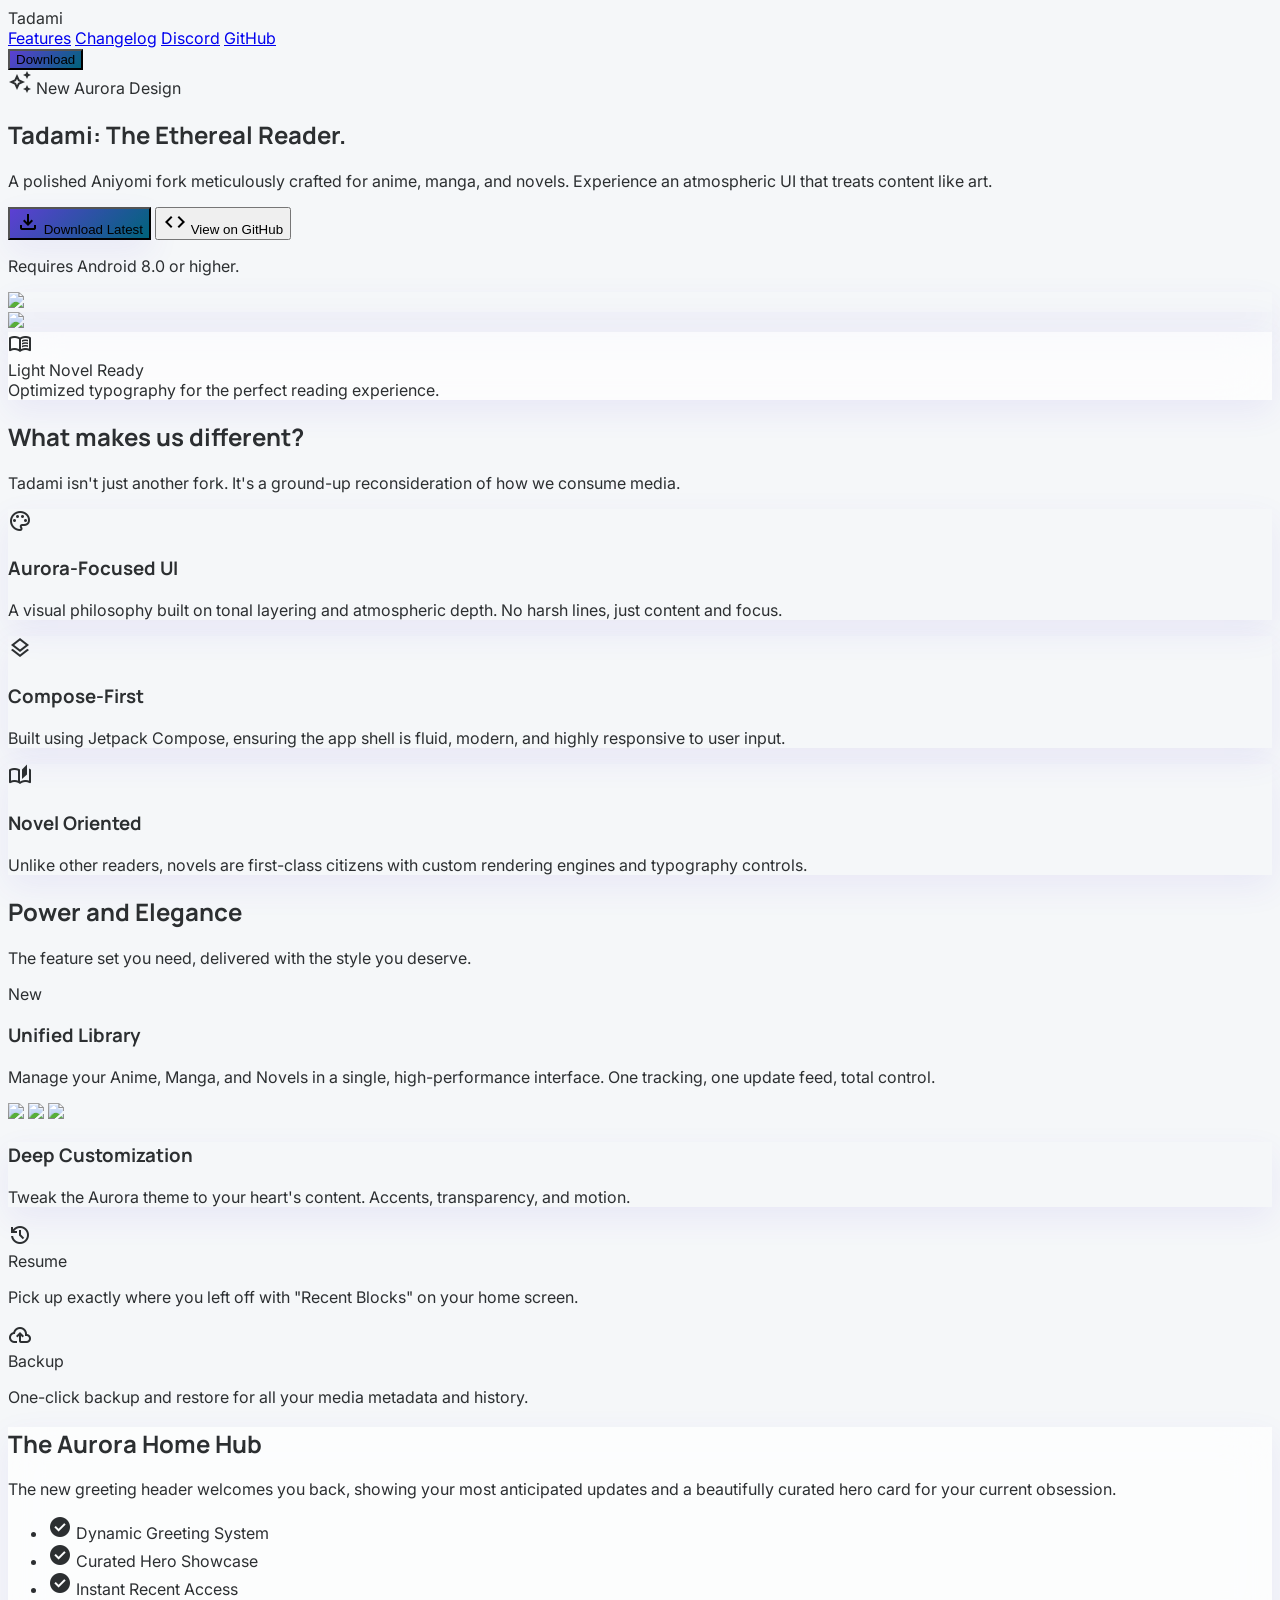
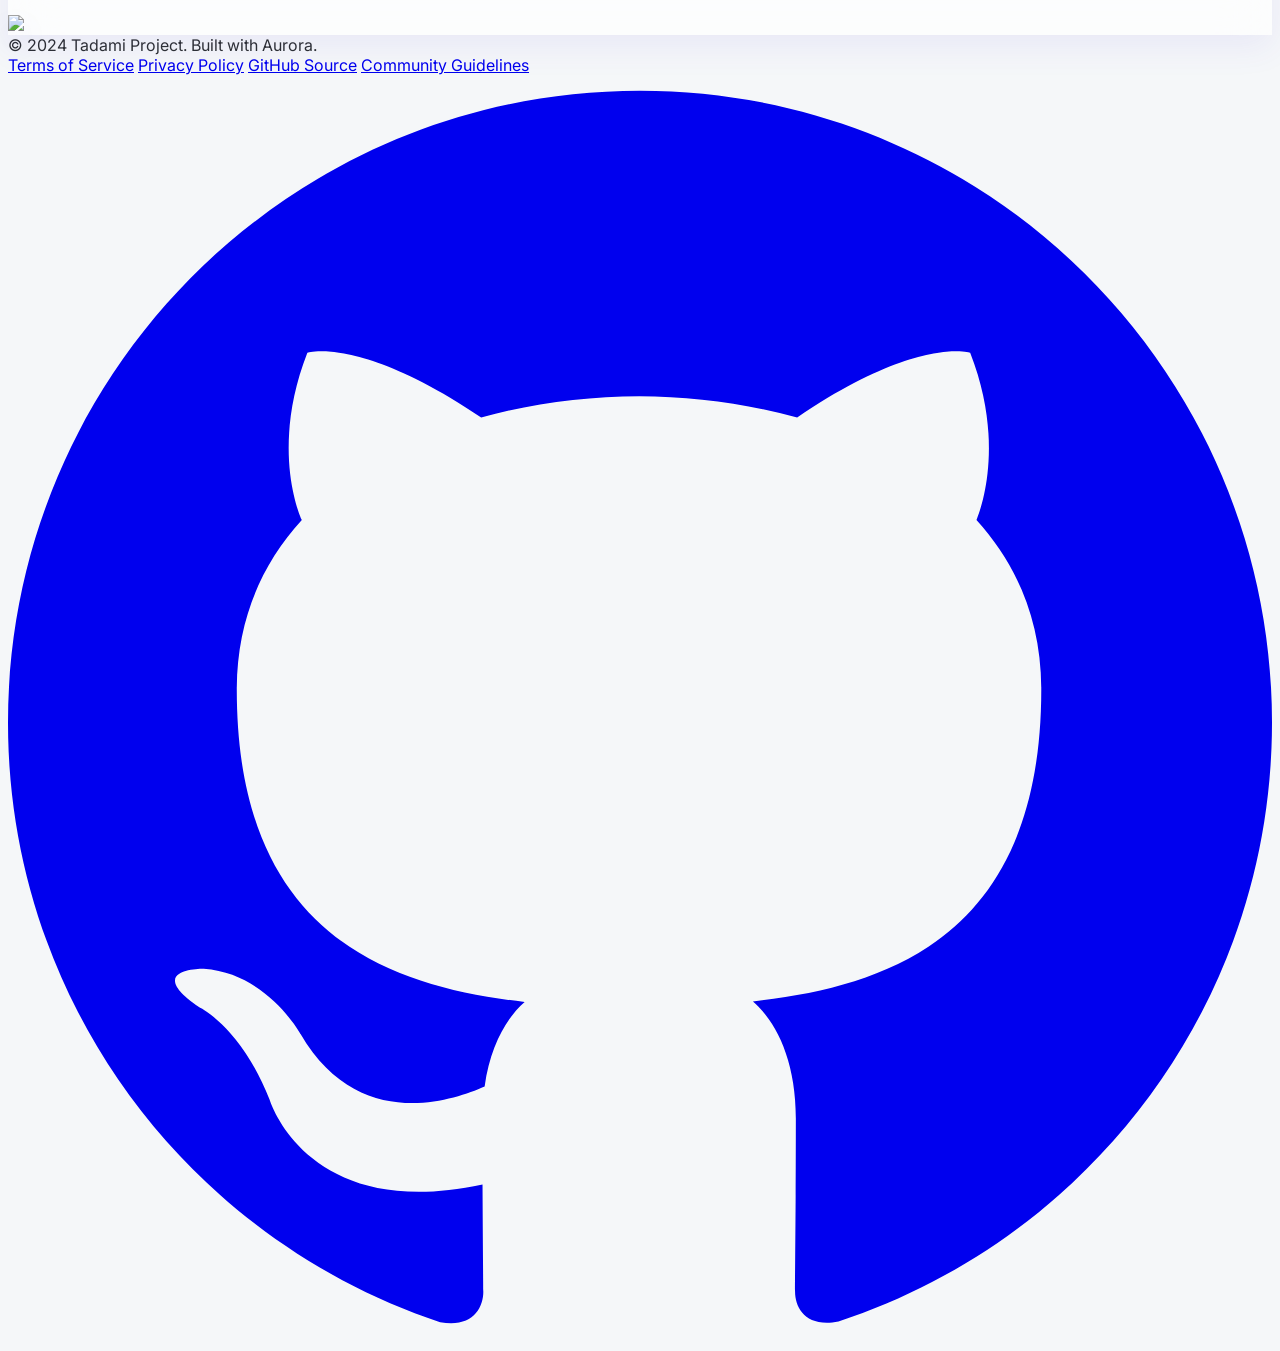
==== index.html @ 89522423 "Add files via upload" ====
<!DOCTYPE html>

<html class="light" lang="en"><head>
<meta charset="utf-8"/>
<meta content="width=device-width, initial-scale=1.0" name="viewport"/>
<title>Tadami - A Polished Media Reader</title>
<script src="https://cdn.tailwindcss.com?plugins=forms,container-queries"></script>
<link href="https://fonts.googleapis.com/css2?family=Manrope:wght@400;500;700;800&amp;family=Inter:wght@400;500;600&amp;display=swap" rel="stylesheet"/>
<link href="https://fonts.googleapis.com/css2?family=Material+Symbols+Outlined:wght,FILL@100..700,0..1&amp;display=swap" rel="stylesheet"/>
<link href="https://fonts.googleapis.com/css2?family=Material+Symbols+Outlined:wght,FILL@100..700,0..1&amp;display=swap" rel="stylesheet"/>
<style>
        .material-symbols-outlined {
            font-variation-settings: 'FILL' 0, 'wght' 400, 'GRAD' 0, 'opsz' 24;
        }
        .glass-card {
            background: rgba(255, 255, 255, 0.7);
            backdrop-filter: blur(24px);
            -webkit-backdrop-filter: blur(24px);
        }
        .aurora-gradient {
            background: linear-gradient(135deg, #5d3fd3 0%, #00647b 100%);
        }
        .ambient-shadow {
            box-shadow: 0px 12px 32px rgba(93, 63, 211, 0.08);
        }
        body {
            font-family: 'Inter', sans-serif;
            background-color: #f5f7f9;
            color: #2c2f31;
        }
        h1, h2, h3 {
            font-family: 'Manrope', sans-serif;
        }
    </style>
<script id="tailwind-config">
      tailwind.config = {
        darkMode: "class",
        theme: {
          extend: {
            "colors": {
                    "surface-tint": "#5d3fd3",
                    "on-surface": "#2c2f31",
                    "on-background": "#2c2f31",
                    "surface": "#f5f7f9",
                    "on-primary-fixed": "#000000",
                    "surface-container": "#e5e9eb",
                    "inverse-surface": "#0b0f10",
                    "primary": "#5d3fd3",
                    "on-tertiary-container": "#4a0080",
                    "inverse-on-surface": "#9a9d9f",
                    "on-error-container": "#510017",
                    "tertiary": "#8126cf",
                    "on-secondary": "#e1f6ff",
                    "tertiary-dim": "#740ec2",
                    "primary-fixed": "#a391ff",
                    "secondary": "#00647b",
                    "surface-bright": "#f5f7f9",
                    "secondary-fixed-dim": "#30d4ff",
                    "surface-container-low": "#eef1f3",
                    "error-dim": "#a70138",
                    "on-tertiary-fixed-variant": "#560094",
                    "on-error": "#ffefef",
                    "outline": "#747779",
                    "tertiary-container": "#ce9bff",
                    "primary-dim": "#5130c6",
                    "on-primary-fixed-variant": "#2c008f",
                    "secondary-fixed": "#7edeff",
                    "on-tertiary": "#fbefff",
                    "on-secondary-container": "#004e61",
                    "outline-variant": "#abadaf",
                    "surface-container-highest": "#d9dde0",
                    "surface-container-lowest": "#ffffff",
                    "error-container": "#f74b6d",
                    "on-surface-variant": "#595c5e",
                    "surface-container-high": "#dfe3e6",
                    "background": "#f5f7f9",
                    "on-secondary-fixed-variant": "#00586d",
                    "tertiary-fixed-dim": "#c488ff",
                    "surface-dim": "#d0d5d8",
                    "secondary-container": "#7edeff",
                    "on-secondary-fixed": "#003a48",
                    "error": "#b41340",
                    "tertiary-fixed": "#ce9bff",
                    "surface-variant": "#d9dde0",
                    "on-primary": "#f6f0ff",
                    "on-primary-container": "#230076",
                    "on-tertiary-fixed": "#270048",
                    "inverse-primary": "#937dff",
                    "primary-container": "#a391ff",
                    "primary-fixed-dim": "#9680ff",
                    "secondary-dim": "#00576b"
            },
            "borderRadius": {
                    "DEFAULT": "0.25rem",
                    "lg": "0.5rem",
                    "xl": "0.75rem",
                    "full": "9999px"
            }
          },
        }
      }
    </script>
</head>
<body class="bg-surface text-on-surface">
<!-- TopNavBar -->
<nav class="bg-slate-50/80 backdrop-blur-xl docked full-width top-0 sticky z-50 shadow-sm transition-all duration-300">
<div class="flex justify-between items-center max-w-7xl mx-auto px-6 h-16">
<div class="text-2xl font-black tracking-tighter text-indigo-600">Tadami</div>
<div class="hidden md:flex gap-8 items-center">
<a class="text-indigo-600 font-bold border-b-2 border-indigo-500 font-['Manrope'] text-sm tracking-tight transition-all duration-300" href="#">Features</a>
<a class="text-slate-600 hover:text-indigo-500 font-['Manrope'] text-sm tracking-tight transition-all duration-300" href="#">Changelog</a>
<a class="text-slate-600 hover:text-indigo-500 font-['Manrope'] text-sm tracking-tight transition-all duration-300" href="#">Discord</a>
<a class="text-slate-600 hover:text-indigo-500 font-['Manrope'] text-sm tracking-tight transition-all duration-300" href="#">GitHub</a>
</div>
<div class="flex items-center">
<button class="bg-primary text-on-primary px-6 py-2 rounded-full font-['Inter'] text-sm font-bold scale-95 active:scale-90 transition-transform aurora-gradient">
                    Download
                </button>
</div>
</div>
</nav>
<main>
<!-- Hero Section -->
<section class="relative overflow-hidden pt-20 pb-32 px-6">
<div class="absolute inset-0 z-0">
<div class="absolute top-0 left-1/4 w-96 h-96 bg-primary/10 rounded-full blur-[100px]"></div>
<div class="absolute bottom-0 right-1/4 w-96 h-96 bg-secondary/10 rounded-full blur-[100px]"></div>
</div>
<div class="max-w-7xl mx-auto relative z-10 grid grid-cols-1 lg:grid-cols-2 gap-16 items-center">
<div class="space-y-8">
<div class="inline-flex items-center gap-2 px-3 py-1 bg-primary-container/10 text-primary rounded-full text-xs font-bold tracking-widest uppercase">
<span class="material-symbols-outlined text-[14px]">auto_awesome</span>
                        New Aurora Design
                    </div>
<h1 class="text-6xl md:text-7xl font-extrabold tracking-tighter text-on-surface leading-tight">
                        Tadami: The <span class="text-primary">Ethereal</span> Reader.
                    </h1>
<p class="text-xl text-on-surface-variant max-w-lg leading-relaxed">
                        A polished Aniyomi fork meticulously crafted for anime, manga, and novels. Experience an atmospheric UI that treats content like art.
                    </p>
<div class="flex flex-wrap gap-4">
<button class="bg-primary text-on-primary px-8 py-4 rounded-full text-lg font-bold aurora-gradient ambient-shadow flex items-center gap-2 hover:opacity-90 transition-all">
<span class="material-symbols-outlined">download</span>
                            Download Latest
                        </button>
<button class="bg-surface-container-high text-primary px-8 py-4 rounded-full text-lg font-bold flex items-center gap-2 hover:bg-surface-container-highest transition-all">
<span class="material-symbols-outlined">code</span>
                            View on GitHub
                        </button>
</div>
<p class="text-sm text-on-surface-variant/70 italic">Requires Android 8.0 or higher.</p>
</div>
<div class="relative">
<!-- Aurora Stacked Hero Layout -->
<div class="relative w-full aspect-[4/3]">
<div class="absolute top-0 right-0 w-4/5 h-4/5 rounded-xl overflow-hidden ambient-shadow rotate-3 transform translate-x-4">
<img class="w-full h-full object-cover" data-alt="Screenshot of a sleek anime reader interface showing a vibrant library of colorful series covers with glassmorphism effects" src="https://lh3.googleusercontent.com/aida-public/[base64]"/>
</div>
<div class="absolute bottom-0 left-0 w-4/5 h-4/5 rounded-xl overflow-hidden ambient-shadow -rotate-2 transform -translate-x-4">
<img class="w-full h-full object-cover" data-alt="Mobile application screen showing a vertical scrolling list of manga chapters with soft purple backgrounds and clean typography" src="https://lh3.googleusercontent.com/aida-public/[base64]"/>
</div>
<div class="absolute top-1/2 left-1/2 -translate-x-1/2 -translate-y-1/2 w-3/5 h-4/5 glass-card rounded-2xl border border-white/20 p-4 ambient-shadow">
<div class="w-full h-full rounded-lg bg-surface-container-low flex flex-col items-center justify-center text-center p-6 gap-4">
<span class="material-symbols-outlined text-primary text-5xl">menu_book</span>
<div class="font-headline font-bold text-lg">Light Novel Ready</div>
<div class="text-xs text-on-surface-variant">Optimized typography for the perfect reading experience.</div>
</div>
</div>
</div>
</div>
</div>
</section>
<!-- What is Different Section -->
<section class="py-24 bg-surface-container-low">
<div class="max-w-7xl mx-auto px-6">
<div class="text-center mb-16">
<h2 class="text-4xl font-bold tracking-tight mb-4">What makes us different?</h2>
<p class="text-on-surface-variant max-w-2xl mx-auto">Tadami isn't just another fork. It's a ground-up reconsideration of how we consume media.</p>
</div>
<div class="grid grid-cols-1 md:grid-cols-3 gap-8">
<!-- Feature Card 1 -->
<div class="bg-surface-container-lowest p-8 rounded-xl ambient-shadow space-y-4">
<div class="w-12 h-12 bg-primary/10 rounded-full flex items-center justify-center text-primary">
<span class="material-symbols-outlined">palette</span>
</div>
<h3 class="text-xl font-bold">Aurora-Focused UI</h3>
<p class="text-sm text-on-surface-variant leading-relaxed">A visual philosophy built on tonal layering and atmospheric depth. No harsh lines, just content and focus.</p>
</div>
<!-- Feature Card 2 -->
<div class="bg-surface-container-lowest p-8 rounded-xl ambient-shadow space-y-4">
<div class="w-12 h-12 bg-secondary/10 rounded-full flex items-center justify-center text-secondary">
<span class="material-symbols-outlined">layers</span>
</div>
<h3 class="text-xl font-bold">Compose-First</h3>
<p class="text-sm text-on-surface-variant leading-relaxed">Built using Jetpack Compose, ensuring the app shell is fluid, modern, and highly responsive to user input.</p>
</div>
<!-- Feature Card 3 -->
<div class="bg-surface-container-lowest p-8 rounded-xl ambient-shadow space-y-4">
<div class="w-12 h-12 bg-tertiary/10 rounded-full flex items-center justify-center text-tertiary">
<span class="material-symbols-outlined">auto_stories</span>
</div>
<h3 class="text-xl font-bold">Novel Oriented</h3>
<p class="text-sm text-on-surface-variant leading-relaxed">Unlike other readers, novels are first-class citizens with custom rendering engines and typography controls.</p>
</div>
</div>
</div>
</section>
<!-- Features Bento Grid -->
<section class="py-24 px-6 bg-surface">
<div class="max-w-7xl mx-auto">
<div class="mb-16">
<h2 class="text-4xl font-bold tracking-tight mb-2">Power and Elegance</h2>
<p class="text-on-surface-variant">The feature set you need, delivered with the style you deserve.</p>
</div>
<div class="grid grid-cols-1 md:grid-cols-4 md:grid-rows-2 gap-4 h-full">
<!-- Big Bento Item: Universal Library -->
<div class="md:col-span-2 md:row-span-2 bg-surface-container-low rounded-xl p-8 flex flex-col justify-between overflow-hidden relative group">
<div class="relative z-10">
<div class="flex gap-2 mb-4">
<span class="bg-tertiary text-on-tertiary px-3 py-1 rounded-full text-[10px] font-bold uppercase tracking-widest">New</span>
</div>
<h3 class="text-3xl font-bold mb-4">Unified Library</h3>
<p class="text-on-surface-variant max-w-xs mb-8">Manage your Anime, Manga, and Novels in a single, high-performance interface. One tracking, one update feed, total control.</p>
</div>
<div class="mt-auto relative z-10">
<div class="flex -space-x-4 overflow-hidden">
<img class="inline-block h-16 w-16 rounded-lg ring-4 ring-surface-container-low object-cover" data-alt="Portrait illustration of an anime character with vibrant hair and expressive eyes in a professional artistic style" src="https://lh3.googleusercontent.com/aida-public/[base64]"/>
<img class="inline-block h-16 w-16 rounded-lg ring-4 ring-surface-container-low object-cover" data-alt="Cover of a classic book with gold foil lettering on a dark blue linen texture background" src="https://lh3.googleusercontent.com/aida-public/[base64]"/>
<img class="inline-block h-16 w-16 rounded-lg ring-4 ring-surface-container-low object-cover" data-alt="Stylized black and white manga panel featuring dynamic action lines and a character in motion" src="https://lh3.googleusercontent.com/aida-public/[base64]"/>
</div>
</div>
<!-- Background decoration -->
<div class="absolute -bottom-10 -right-10 w-64 h-64 bg-primary/5 rounded-full blur-3xl group-hover:bg-primary/10 transition-all duration-500"></div>
</div>
<!-- Medium Bento: Customization -->
<div class="md:col-span-2 bg-surface-container-lowest rounded-xl p-8 ambient-shadow flex items-center justify-between overflow-hidden">
<div class="space-y-2">
<h3 class="text-xl font-bold">Deep Customization</h3>
<p class="text-sm text-on-surface-variant">Tweak the Aurora theme to your heart's content. Accents, transparency, and motion.</p>
</div>
<div class="flex flex-col gap-2">
<div class="w-12 h-6 bg-primary rounded-full relative">
<div class="absolute right-1 top-1 w-4 h-4 bg-white rounded-full"></div>
</div>
<div class="w-12 h-6 bg-outline-variant/30 rounded-full relative">
<div class="absolute left-1 top-1 w-4 h-4 bg-white rounded-full"></div>
</div>
</div>
</div>
<!-- Small Bento: Recent Blocks -->
<div class="bg-surface-container-low rounded-xl p-6 flex flex-col justify-center gap-4">
<div class="flex items-center gap-3">
<div class="w-10 h-10 bg-secondary/10 rounded-lg flex items-center justify-center text-secondary">
<span class="material-symbols-outlined">history</span>
</div>
<span class="font-bold">Resume</span>
</div>
<p class="text-xs text-on-surface-variant">Pick up exactly where you left off with "Recent Blocks" on your home screen.</p>
</div>
<!-- Small Bento: Backup -->
<div class="bg-surface-container-low rounded-xl p-6 flex flex-col justify-center gap-4">
<div class="flex items-center gap-3">
<div class="w-10 h-10 bg-tertiary/10 rounded-lg flex items-center justify-center text-tertiary">
<span class="material-symbols-outlined">cloud_upload</span>
</div>
<span class="font-bold">Backup</span>
</div>
<p class="text-xs text-on-surface-variant">One-click backup and restore for all your media metadata and history.</p>
</div>
</div>
</div>
</section>
<!-- Visual Showcase / App Screenshot -->
<section class="py-24 overflow-hidden">
<div class="max-w-7xl mx-auto px-6">
<div class="glass-card rounded-[2rem] p-12 border border-white/40 ambient-shadow relative overflow-hidden">
<div class="relative z-10 flex flex-col lg:flex-row items-center gap-12">
<div class="lg:w-1/2 space-y-6">
<h2 class="text-5xl font-extrabold tracking-tight">The <span class="text-primary">Aurora Home</span> Hub</h2>
<p class="text-lg text-on-surface-variant">The new greeting header welcomes you back, showing your most anticipated updates and a beautifully curated hero card for your current obsession.</p>
<ul class="space-y-4">
<li class="flex items-center gap-3">
<span class="material-symbols-outlined text-secondary" style="font-variation-settings: 'FILL' 1;">check_circle</span>
<span class="font-medium">Dynamic Greeting System</span>
</li>
<li class="flex items-center gap-3">
<span class="material-symbols-outlined text-secondary" style="font-variation-settings: 'FILL' 1;">check_circle</span>
<span class="font-medium">Curated Hero Showcase</span>
</li>
<li class="flex items-center gap-3">
<span class="material-symbols-outlined text-secondary" style="font-variation-settings: 'FILL' 1;">check_circle</span>
<span class="font-medium">Instant Recent Access</span>
</li>
</ul>
</div>
<div class="lg:w-1/2">
<img class="w-full rounded-2xl ambient-shadow" data-alt="High-tech modern user interface dashboard on a tablet showing smooth gradients, rounded icons, and minimalist layout" src="https://lh3.googleusercontent.com/aida-public/[base64]"/>
</div>
</div>
<!-- Background aurora-like element -->
<div class="absolute -top-1/2 -left-1/4 w-[150%] h-[150%] aurora-gradient opacity-5 -z-0 rotate-12"></div>
</div>
</div>
</section>
</main>
<!-- Footer -->
<footer class="bg-slate-50 full-width py-12 tonal-shift-bg-surface-container-low">
<div class="flex flex-col md:flex-row justify-between items-center max-w-7xl mx-auto px-8 gap-6">
<div class="font-['Inter'] text-xs font-medium uppercase tracking-widest text-slate-500">
                © 2024 Tadami Project. Built with Aurora.
            </div>
<div class="flex flex-wrap justify-center gap-8">
<a class="font-['Inter'] text-xs font-medium uppercase tracking-widest text-slate-500 hover:text-indigo-400 transition-colors" href="#">Terms of Service</a>
<a class="font-['Inter'] text-xs font-medium uppercase tracking-widest text-slate-500 hover:text-indigo-400 transition-colors" href="#">Privacy Policy</a>
<a class="font-['Inter'] text-xs font-medium uppercase tracking-widest text-slate-500 hover:text-indigo-400 transition-colors" href="#">GitHub Source</a>
<a class="font-['Inter'] text-xs font-medium uppercase tracking-widest text-slate-500 hover:text-indigo-400 transition-colors" href="#">Community Guidelines</a>
</div>
<div class="flex items-center gap-4">
<a class="text-slate-400 hover:text-indigo-500 transition-colors" href="#">
<svg class="w-6 h-6" fill="currentColor" viewbox="0 0 24 24"><path d="M12 .297c-6.63 0-12 5.373-12 12 0 5.303 3.438 9.8 8.205 11.385.6.113.82-.258.82-.577 0-.285-.01-1.04-.015-2.04-3.338.724-4.042-1.61-4.042-1.61C4.422 18.07 3.633 17.7 3.633 17.7c-1.087-.744.084-.729.084-.729 1.205.084 1.838 1.236 1.838 1.236 1.07 1.835 2.809 1.305 3.495.998.108-.776.417-1.305.76-1.605-2.665-.3-5.466-1.332-5.466-5.93 0-1.31.465-2.38 1.235-3.22-.135-.303-.54-1.523.105-3.176 0 0 1.005-.322 3.3 1.23.96-.267 1.98-.399 3-.405 1.02.006 2.04.138 3 .405 2.28-1.552 3.285-1.23 3.285-1.23.645 1.653.24 2.873.12 3.176.765.84 1.23 1.91 1.23 3.22 0 4.61-2.805 5.625-5.475 5.92.43.372.815 1.102.815 2.222 0 1.606-.015 2.896-.015 3.286 0 .315.21.69.825.57C20.565 22.092 24 17.592 24 12.297c0-6.627-5.373-12-12-12"></path></svg>
</a>
</div>
</div>
</footer>
</body></html>
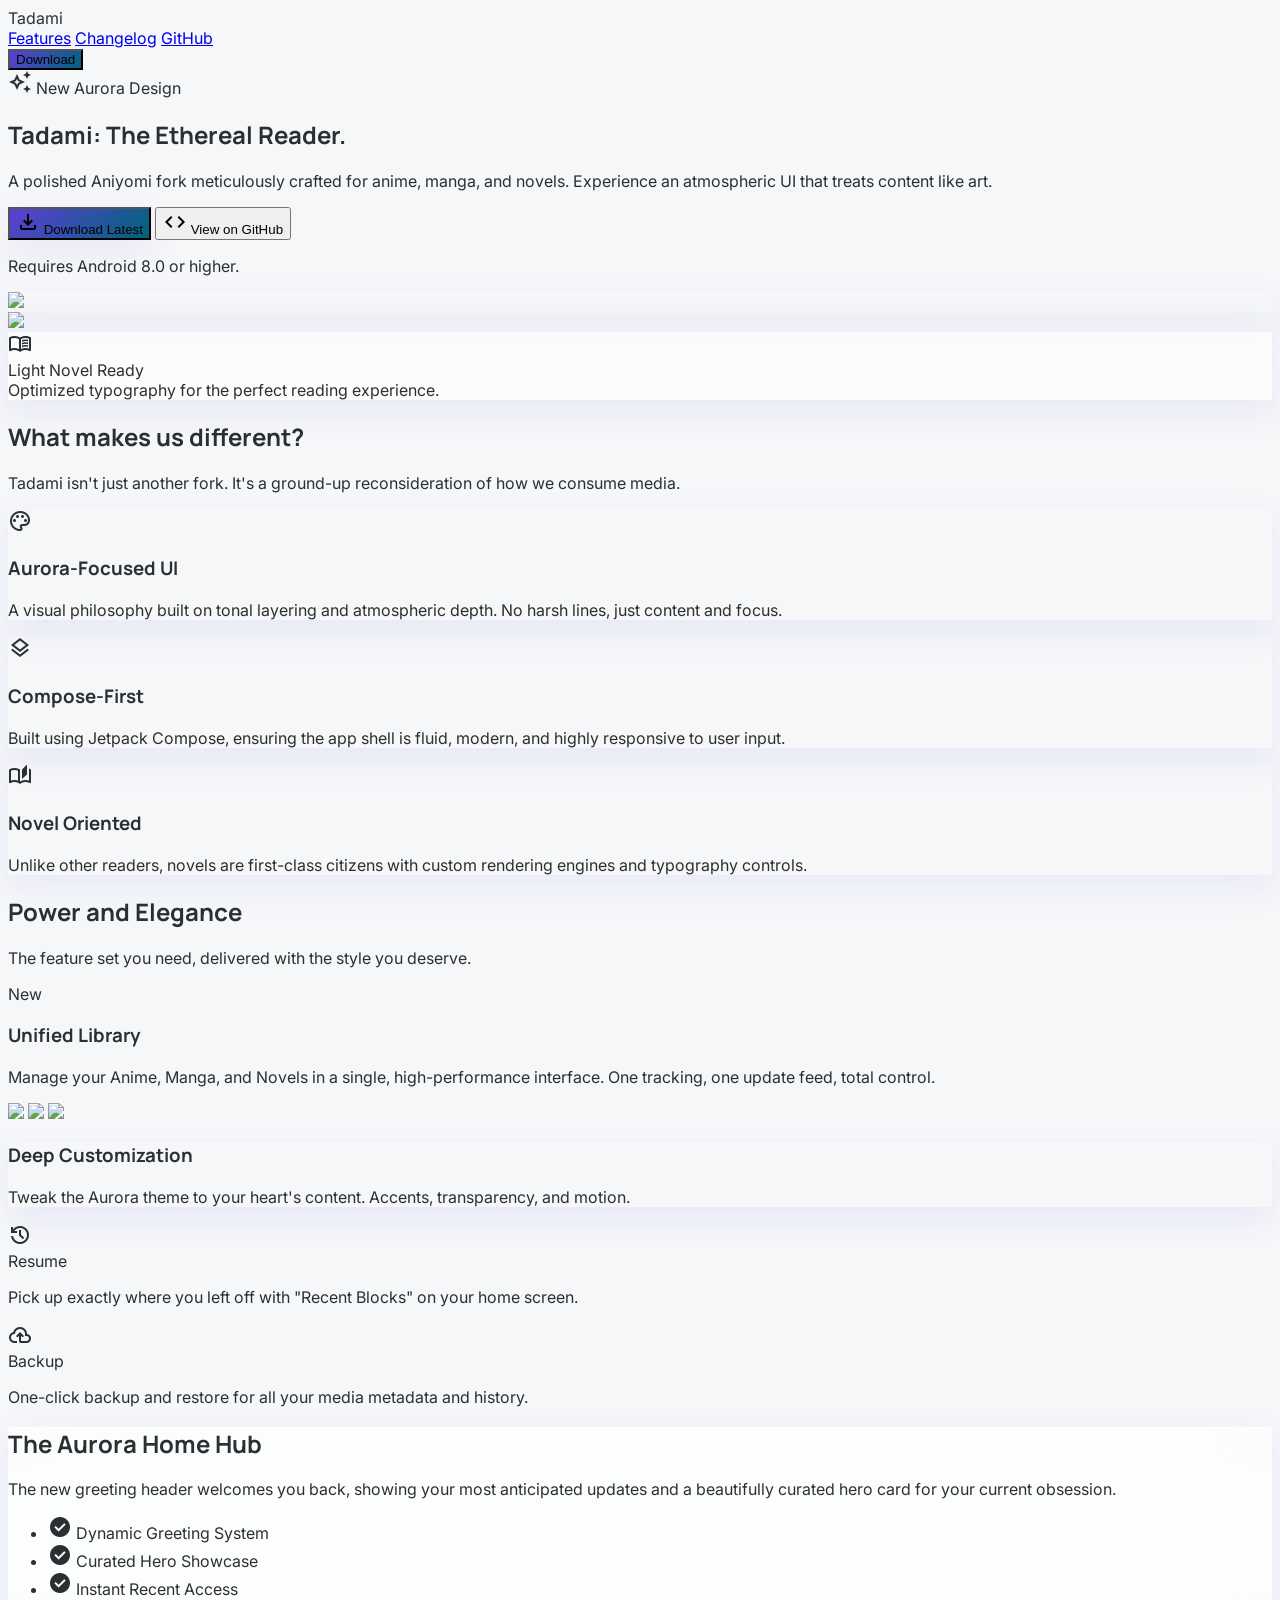
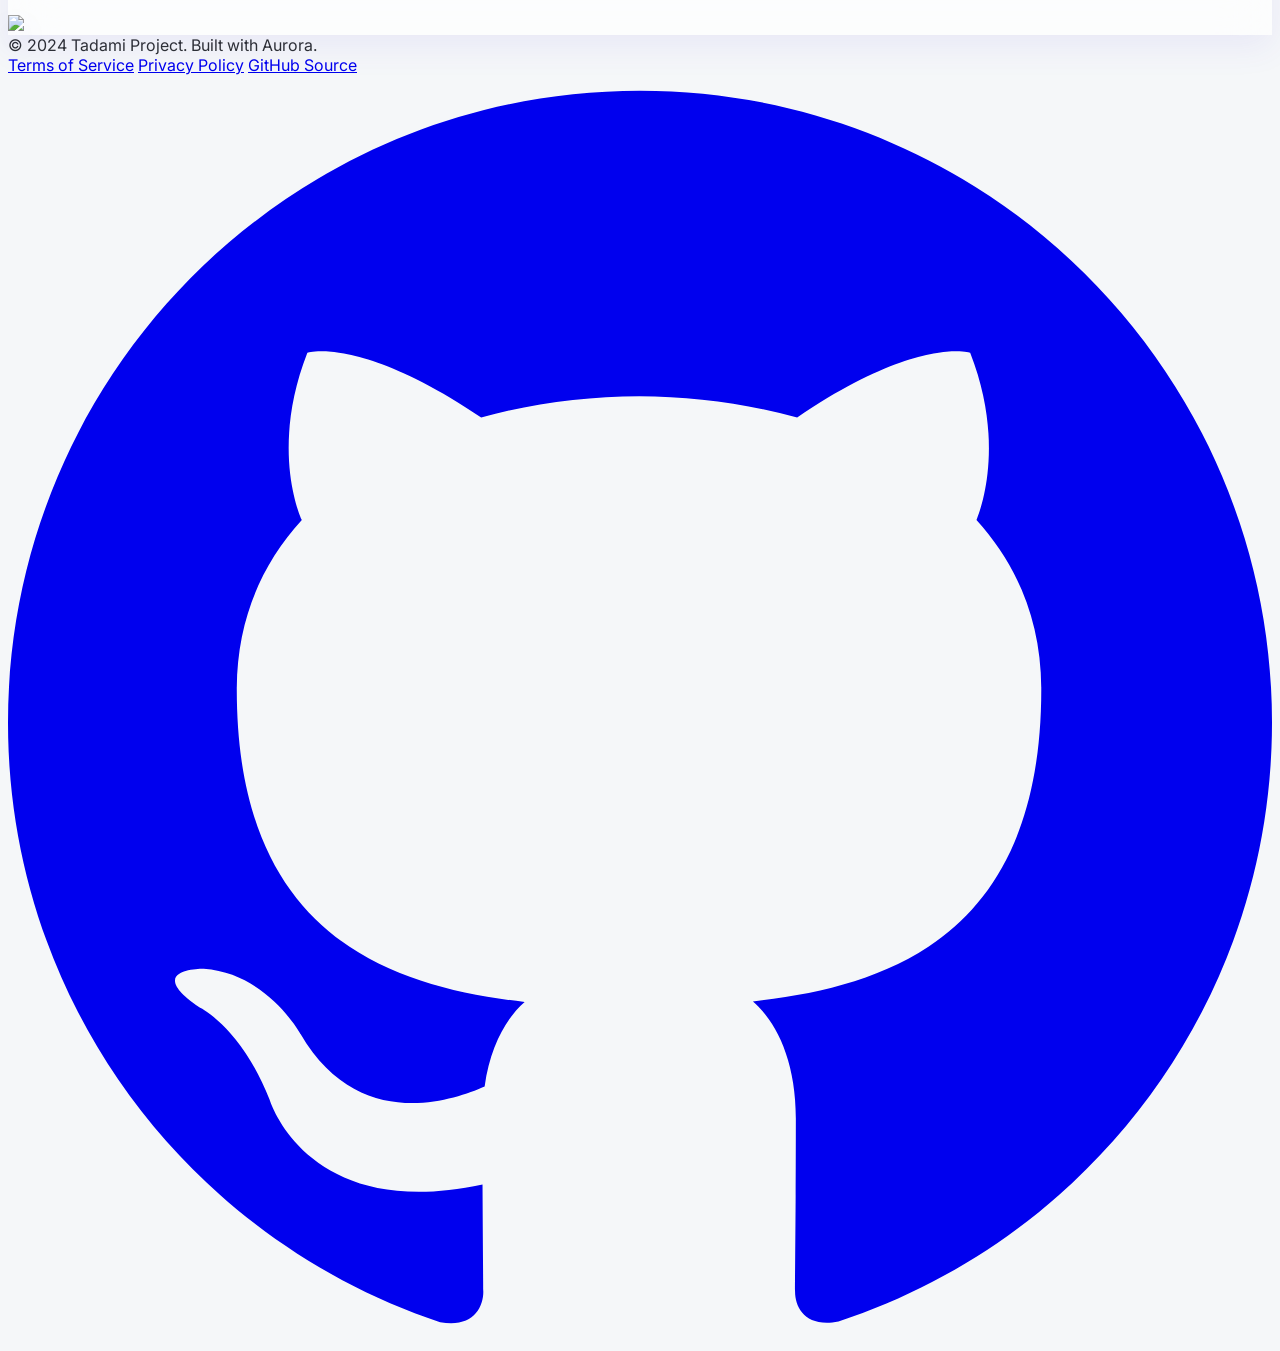
==== commit 33945bf8: "Update index.html" ====
--- a/index.html
+++ b/index.html
@@ -107,10 +107,9 @@
 <div class="flex justify-between items-center max-w-7xl mx-auto px-6 h-16">
 <div class="text-2xl font-black tracking-tighter text-indigo-600">Tadami</div>
 <div class="hidden md:flex gap-8 items-center">
-<a class="text-indigo-600 font-bold border-b-2 border-indigo-500 font-['Manrope'] text-sm tracking-tight transition-all duration-300" href="#">Features</a>
-<a class="text-slate-600 hover:text-indigo-500 font-['Manrope'] text-sm tracking-tight transition-all duration-300" href="#">Changelog</a>
-<a class="text-slate-600 hover:text-indigo-500 font-['Manrope'] text-sm tracking-tight transition-all duration-300" href="#">Discord</a>
-<a class="text-slate-600 hover:text-indigo-500 font-['Manrope'] text-sm tracking-tight transition-all duration-300" href="#">GitHub</a>
+<a class="text-indigo-600 font-bold border-b-2 border-indigo-500 font-['Manrope'] text-sm tracking-tight transition-all duration-300" href="https://github.com/andarcanum/Tadami-Aniyomi-fork">Features</a>
+<a class="text-slate-600 hover:text-indigo-500 font-['Manrope'] text-sm tracking-tight transition-all duration-300" href="https://github.com/andarcanum/Tadami-Aniyomi-fork">Changelog</a>
+<a class="text-slate-600 hover:text-indigo-500 font-['Manrope'] text-sm tracking-tight transition-all duration-300" href="https://github.com/andarcanum/Tadami-Aniyomi-fork">GitHub</a>
 </div>
 <div class="flex items-center">
 <button class="bg-primary text-on-primary px-6 py-2 rounded-full font-['Inter'] text-sm font-bold scale-95 active:scale-90 transition-transform aurora-gradient">
@@ -310,10 +309,9 @@
                 © 2024 Tadami Project. Built with Aurora.
             </div>
 <div class="flex flex-wrap justify-center gap-8">
-<a class="font-['Inter'] text-xs font-medium uppercase tracking-widest text-slate-500 hover:text-indigo-400 transition-colors" href="#">Terms of Service</a>
-<a class="font-['Inter'] text-xs font-medium uppercase tracking-widest text-slate-500 hover:text-indigo-400 transition-colors" href="#">Privacy Policy</a>
-<a class="font-['Inter'] text-xs font-medium uppercase tracking-widest text-slate-500 hover:text-indigo-400 transition-colors" href="#">GitHub Source</a>
-<a class="font-['Inter'] text-xs font-medium uppercase tracking-widest text-slate-500 hover:text-indigo-400 transition-colors" href="#">Community Guidelines</a>
+<a class="font-['Inter'] text-xs font-medium uppercase tracking-widest text-slate-500 hover:text-indigo-400 transition-colors" href="https://github.com/andarcanum/andarcanum.github.io/blob/main/TERMS_OF_SERVICE.MD">Terms of Service</a>
+<a class="font-['Inter'] text-xs font-medium uppercase tracking-widest text-slate-500 hover:text-indigo-400 transition-colors" href="https://github.com/andarcanum/andarcanum.github.io/blob/main/PRIVACY.MD">Privacy Policy</a>
+<a class="font-['Inter'] text-xs font-medium uppercase tracking-widest text-slate-500 hover:text-indigo-400 transition-colors" href="https://github.com/andarcanum/Tadami-Aniyomi-fork">GitHub Source</a>
 </div>
 <div class="flex items-center gap-4">
 <a class="text-slate-400 hover:text-indigo-500 transition-colors" href="#">
@@ -322,4 +320,4 @@
 </div>
 </div>
 </footer>
-</body></html>+</body></html>
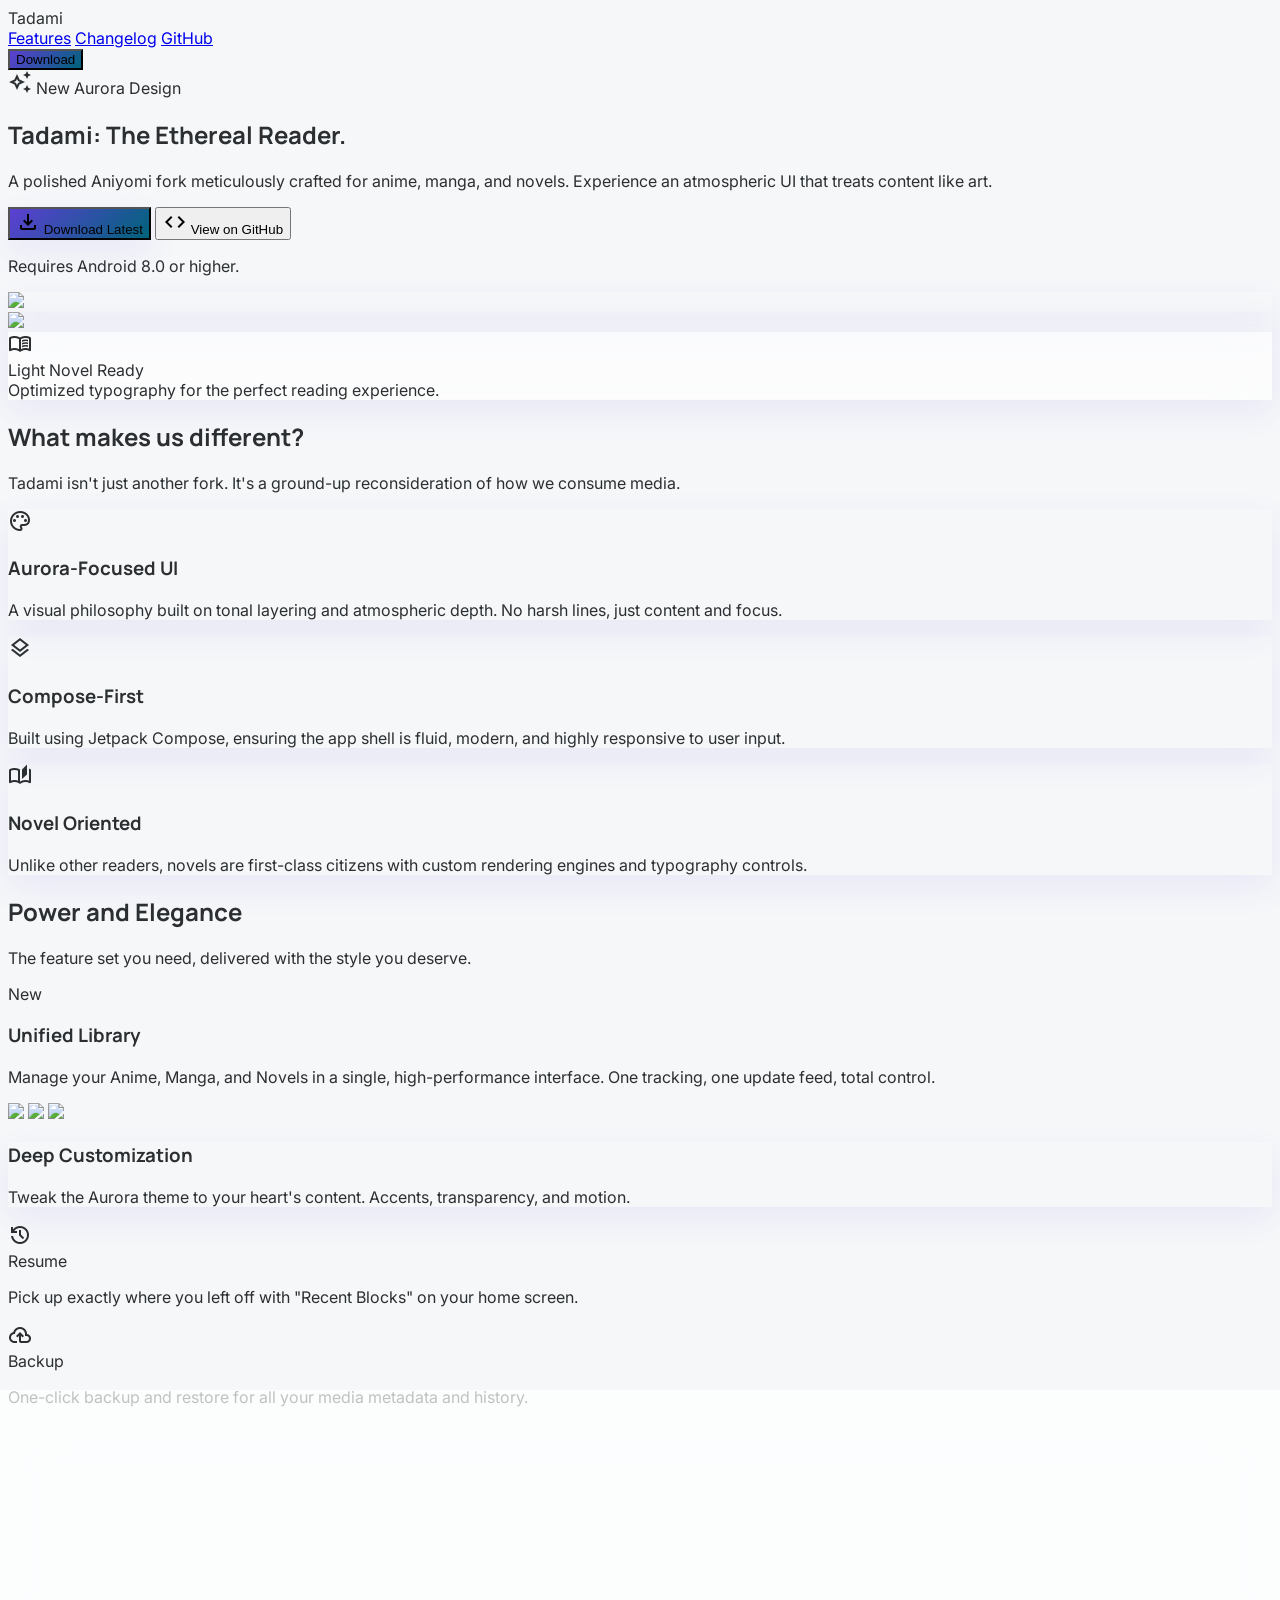
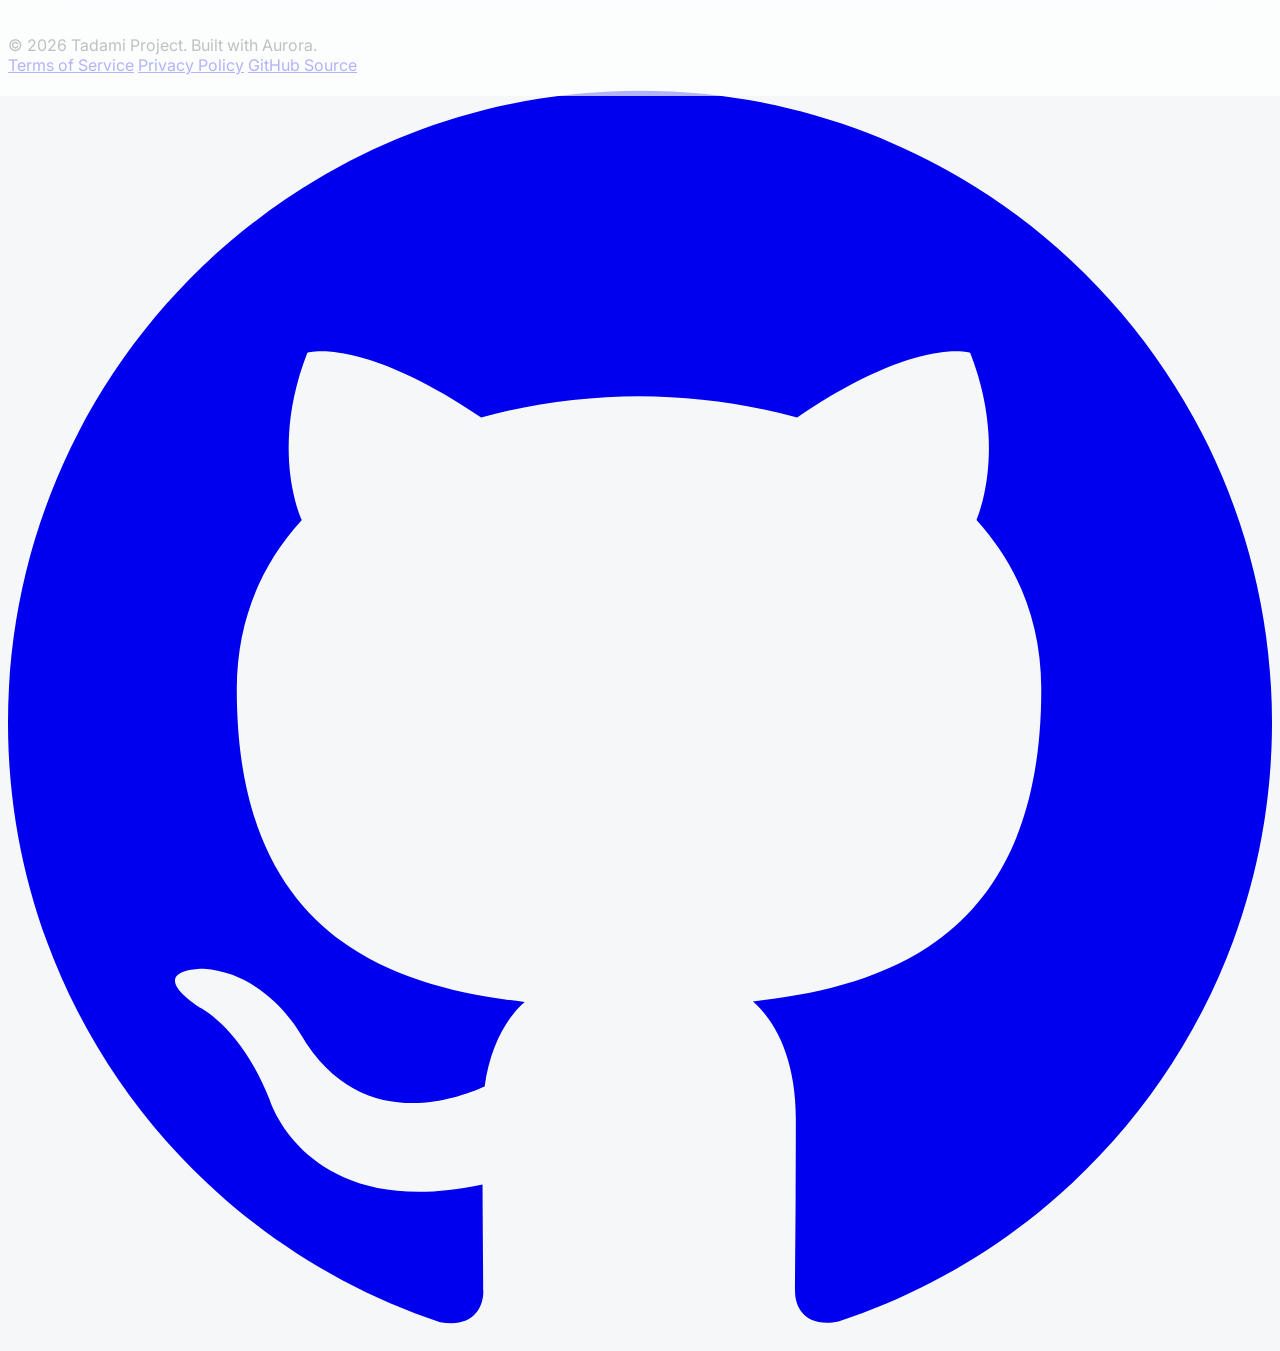
==== commit b2984b3d: "Update index.html" ====
--- a/index.html
+++ b/index.html
@@ -306,7 +306,7 @@
 <footer class="bg-slate-50 full-width py-12 tonal-shift-bg-surface-container-low">
 <div class="flex flex-col md:flex-row justify-between items-center max-w-7xl mx-auto px-8 gap-6">
 <div class="font-['Inter'] text-xs font-medium uppercase tracking-widest text-slate-500">
-                © 2024 Tadami Project. Built with Aurora.
+                © 2026 Tadami Project. Built with Aurora.
             </div>
 <div class="flex flex-wrap justify-center gap-8">
 <a class="font-['Inter'] text-xs font-medium uppercase tracking-widest text-slate-500 hover:text-indigo-400 transition-colors" href="https://github.com/andarcanum/andarcanum.github.io/blob/main/TERMS_OF_SERVICE.MD">Terms of Service</a>
